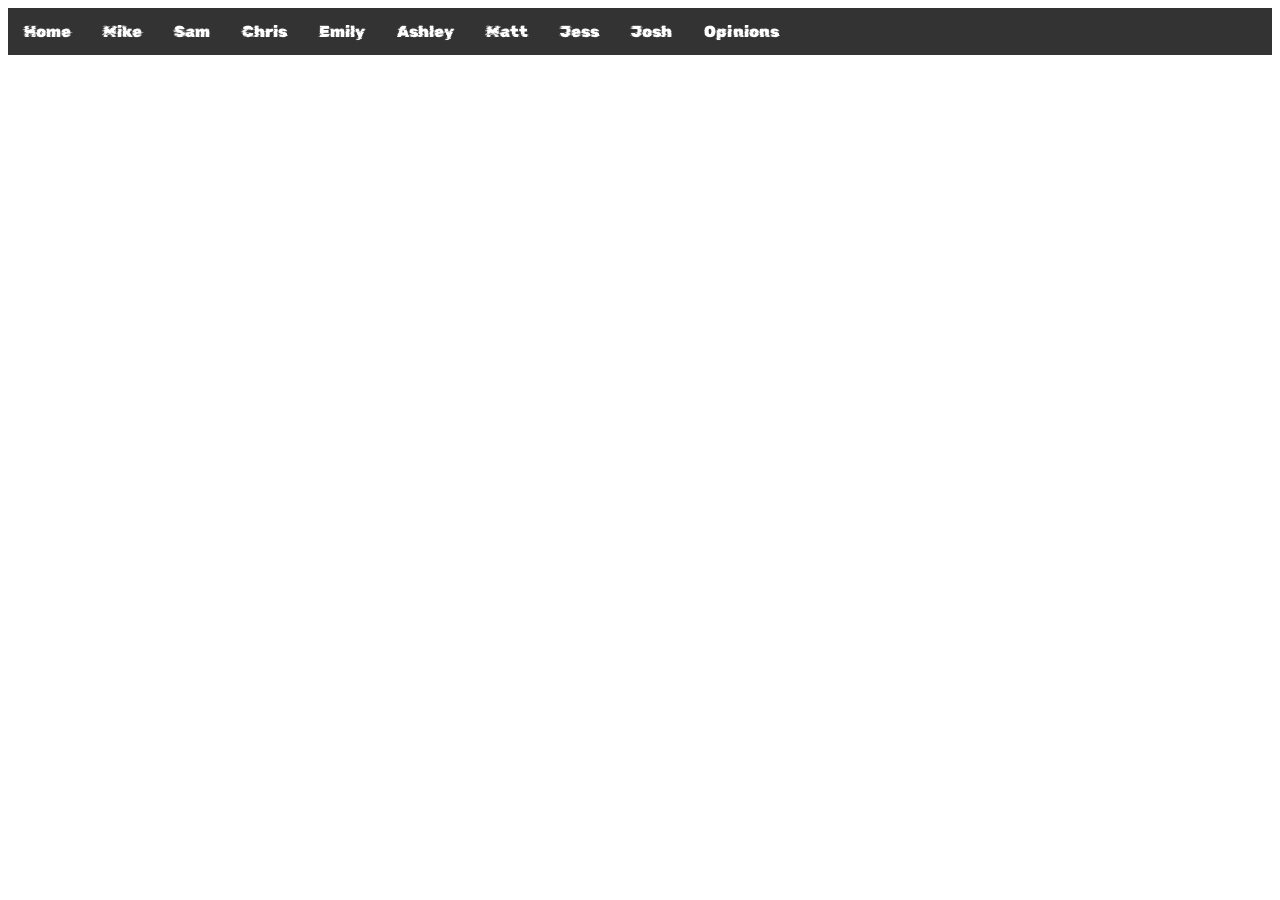
==== index.html @ 67de7319 "did stuff" ====
<!-- Unit 5 Project
Requirements
[  ] <div> and <span>
[  ] border:, margin:, and padding: 
[  ] Three Images

Select TWO Additional Features to Add  
[ no ] Feature 1 - Flexbox
[ no ] Feature 2 - Flip Card
[ no ] Feature 3 - Animation
[ no ] Feature 4 - Linear Gradient
[ no ] Feature 5 - Use a .Gif
[ no ] Feature 6 - Unique Border Styles
-->


<!DOCTYPE html>
<html>

<head>
  <title>Unit 5 Project</title>
  <meta charset="utf-8">

  <link rel="preconnect" href="https://fonts.googleapis.com">
  <link rel="preconnect" href="https://fonts.gstatic.com" crossorigin>
  <link href="https://fonts.googleapis.com/css2?family=IM+Fell+Great+Primer+SC&family=Rubik+Glitch&display=swap" rel="stylesheet">

  <link rel="stylesheet" href="style.css">

  <style>

  </style>
</head>
<body>

<ul>
  <li><a href="home.html">Home</a></li>
  <li><a href="mike.html">Mike</a></li>
  <li><a href="sam.html">Sam</a></li>
  <li><a href="chris.html">Chris</a></li>
  <li><a href="emily.html">Emily</a></li>
  <li><a href="ashley.html">Ashley</a></li>
  <li><a href="matt.html">Matt</a></li>
  <li><a href="jess.html">Jess</a></li>
  <li><a href="josh.html">Josh</a></li>
  <li><a href="overall.html">Opinions</a></li>
</ul>

</body>
</html>
---- style.css ----
ul {list-style-type: none;
  margin: 0;
  padding: 0;
  overflow: hidden;
  background-color: #333333;
  font-family: "Rubik Glitch", system-ui;
  font-weight: 400;}

ul li {float: left;}

ul li a {display: block;
  color: white;
  text-align: center;
  padding: 14px 16px;
  text-decoration: none;}

ul li a:hover {background-color: #111111;}
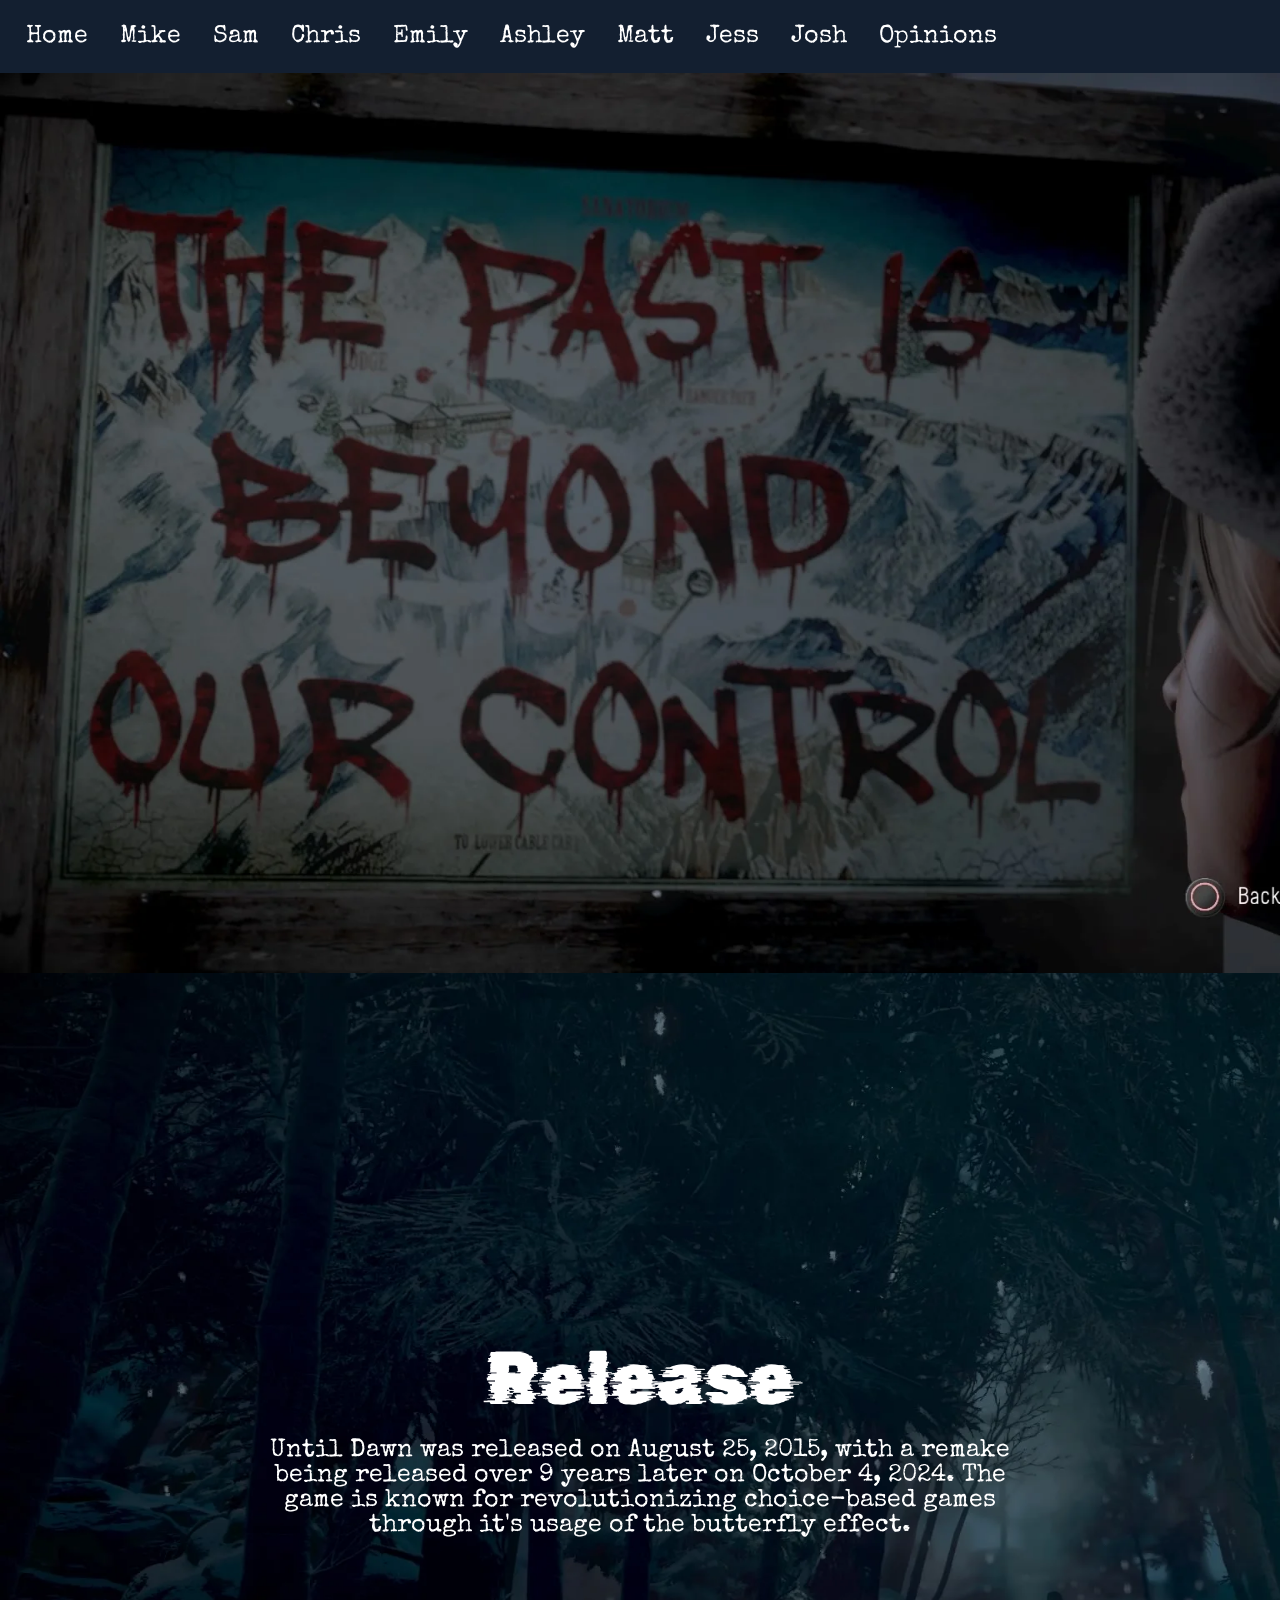
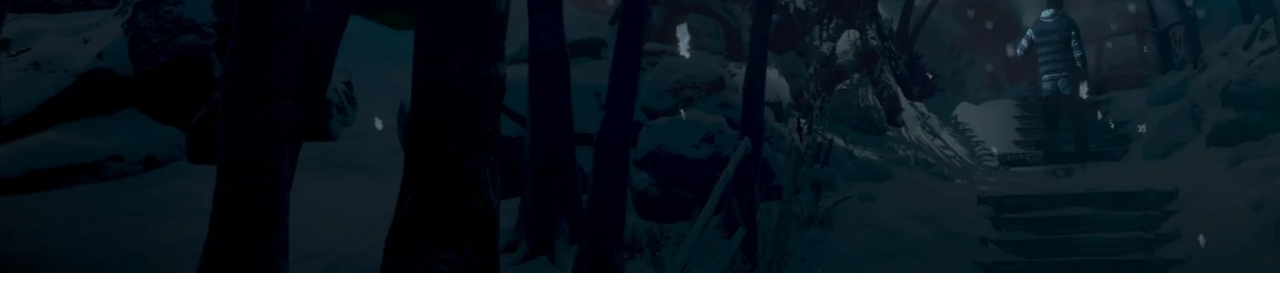
==== commit 46cbb034: "did stuff" ====
--- a/index.html
+++ b/index.html
@@ -22,8 +22,12 @@
   <meta charset="utf-8">
 
   <link rel="preconnect" href="https://fonts.googleapis.com">
-  <link rel="preconnect" href="https://fonts.gstatic.com" crossorigin>
-  <link href="https://fonts.googleapis.com/css2?family=IM+Fell+Great+Primer+SC&family=Rubik+Glitch&display=swap" rel="stylesheet">
+<link rel="preconnect" href="https://fonts.gstatic.com" crossorigin>
+<link href="https://fonts.googleapis.com/css2?family=Rubik+Burned&family=Rubik+Glitch&family=Special+Elite&display=swap" rel="stylesheet">
+
+<!-- font-family: "Rubik Glitch", system-ui;
+font-family: "Rubik Burned", system-ui;
+font-family: "Special Elite", system-ui; -->
 
   <link rel="stylesheet" href="style.css">
 
@@ -34,7 +38,7 @@
 <body>
 
 <ul>
-  <li><a href="home.html">Home</a></li>
+  <li><a href="index.html">Home</a></li>
   <li><a href="mike.html">Mike</a></li>
   <li><a href="sam.html">Sam</a></li>
   <li><a href="chris.html">Chris</a></li>
@@ -46,5 +50,13 @@
   <li><a href="overall.html">Opinions</a></li>
 </ul>
 
+<div class="section Home1 lists" id="">
+</div>
+
+<div class="section Home2 lists" id="">
+  <h1>Release</h1>
+  <p>Until Dawn was released on August 25, 2015, with a remake being released over 9 years later on October 4, 2024. The game is known for revolutionizing choice-based games through it's usage of the butterfly effect.</p>
+</div>
+
 </body>
 </html>
--- a/style.css
+++ b/style.css
@@ -1,10 +1,25 @@
-ul {list-style-type: none;
-  margin: 0;
-  padding: 0;
+h1 {font-family: "Rubik Glitch", system-ui;
+  font-style: normal;
+  font-weight: lighter;
+  margin-bottom: -10px;
+  font-size: 75px;}
+
+p {font-family: "Special Elite", system-ui;
+  font-size: 25px;
+  max-width: 60%;}
+
+/* Navbox */
+ul {text-align: center;
+  list-style-type: none;
+  margin-left: auto;
+  margin-right: auto;
+  margin: -8px;
+  padding: 10px;
   overflow: hidden;
-  background-color: #333333;
-  font-family: "Rubik Glitch", system-ui;
-  font-weight: 400;}
+  background-color: #131f30;
+  font-family: "Special Elite", system-ui;
+  font-weight: 400;
+  font-size: 25px;}
 
 ul li {float: left;}
 
@@ -14,4 +29,41 @@
   padding: 14px 16px;
   text-decoration: none;}
 
-ul li a:hover {background-color: #111111;}+ul li a:hover {color:rgb(0, 0, 0);
+  text-shadow:
+    0 0 5px rgb(255, 255, 255),
+    0 0 10px rgb(255, 255, 255),
+    0 0 20px rgb(255, 255, 255),
+    0 0 40px rgb(255, 255, 255),
+    0 0 80px rgb(255, 255, 255);}
+
+/* Java Script */
+.section {min-height: 70vh;
+  display: flex;
+  flex-direction: column;
+  justify-content: center;
+  align-items: center;
+  color: white;
+  text-align: center;
+  margin-left: -8px;
+  margin-right: -8px;}
+
+.Home1 {min-height: 100vh;
+  margin-top: 8px;
+  Background-size:cover;
+  background-image:url(Until+Dawn™_20180513150005.webp);}
+
+.Home2 {min-height: 100vh;
+  margin-top: 0px;
+  Background-size:cover;
+  background-image:url(Until+Dawn™_20180513155626.webp);}
+
+.Mike1 {min-height: 110vh;
+  margin-top: 8px;
+  Background-size:cover;
+  background-image:url(Mike\ Title\ Card.png);}
+
+.Emily1 {min-height: 110vh;
+  margin-top: 8px;
+  Background-size:cover;
+  background-image:url(Emily\ Title\ Card.png);}
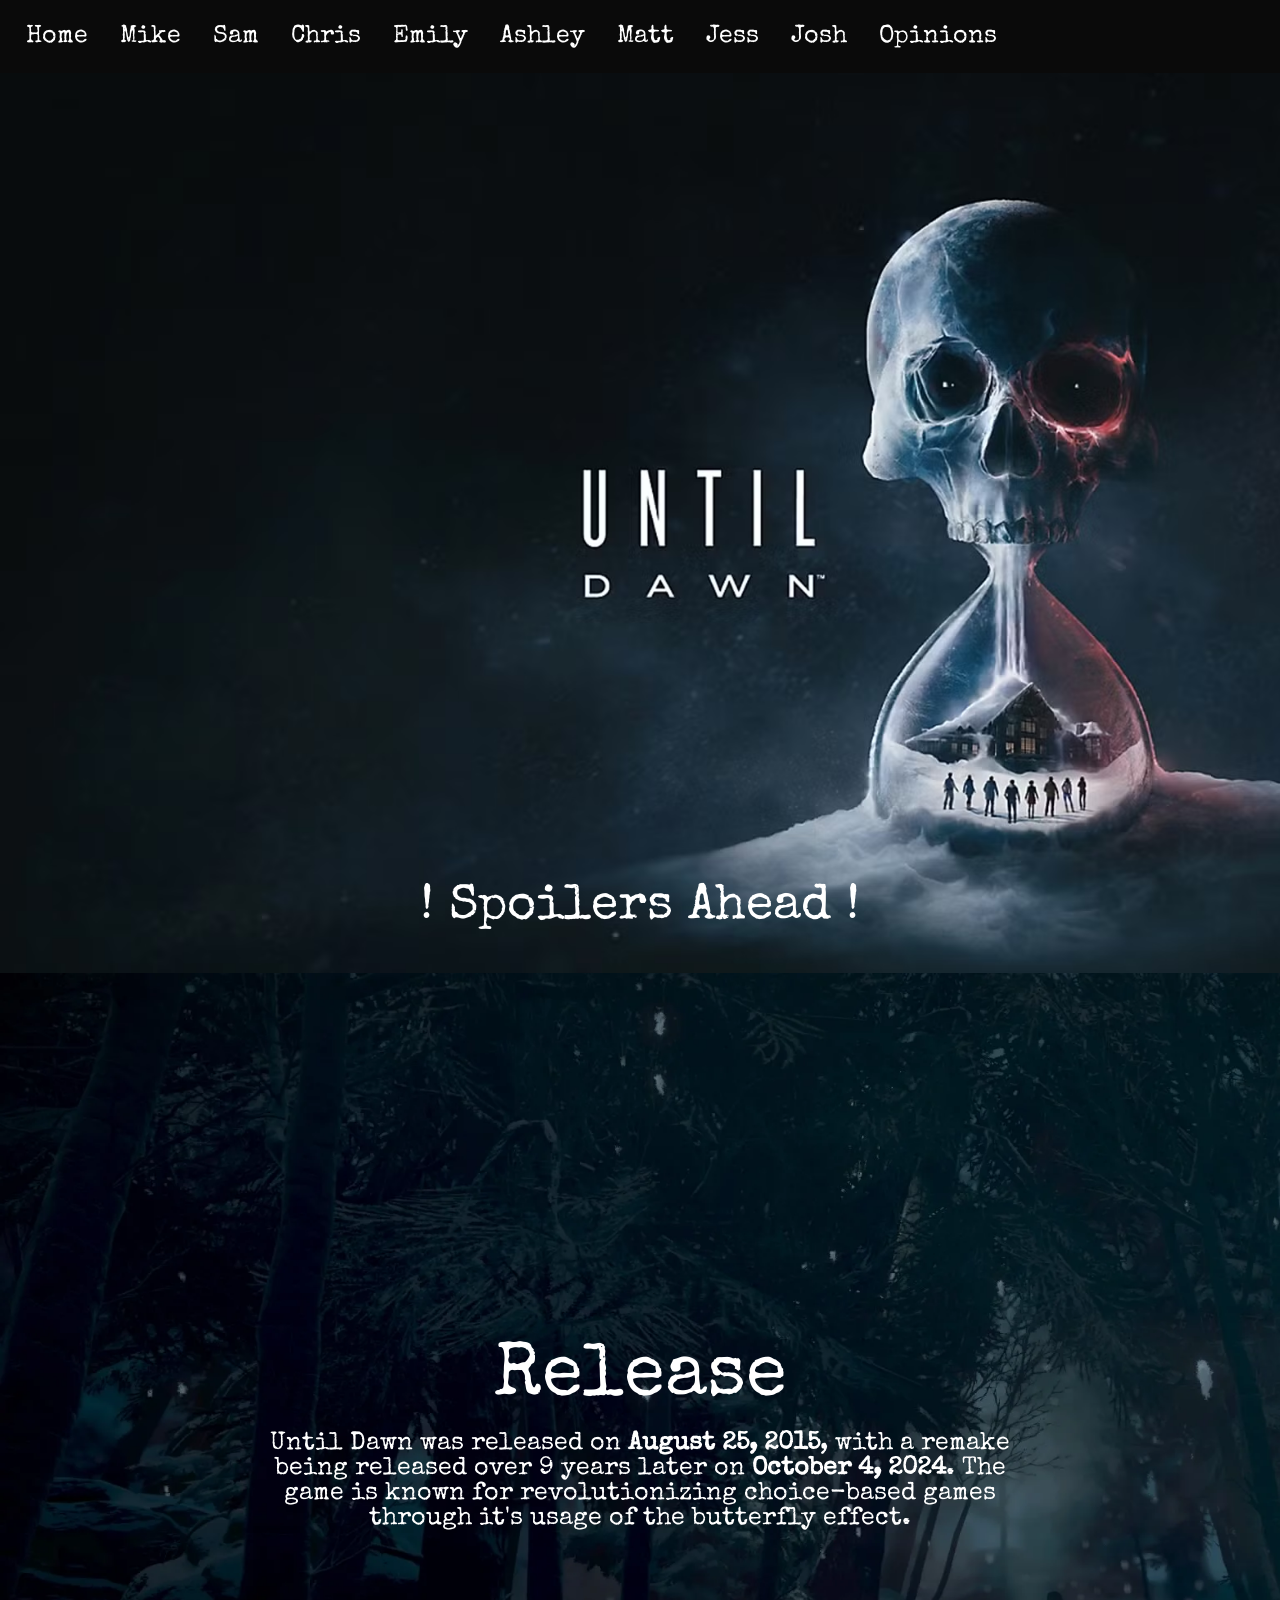
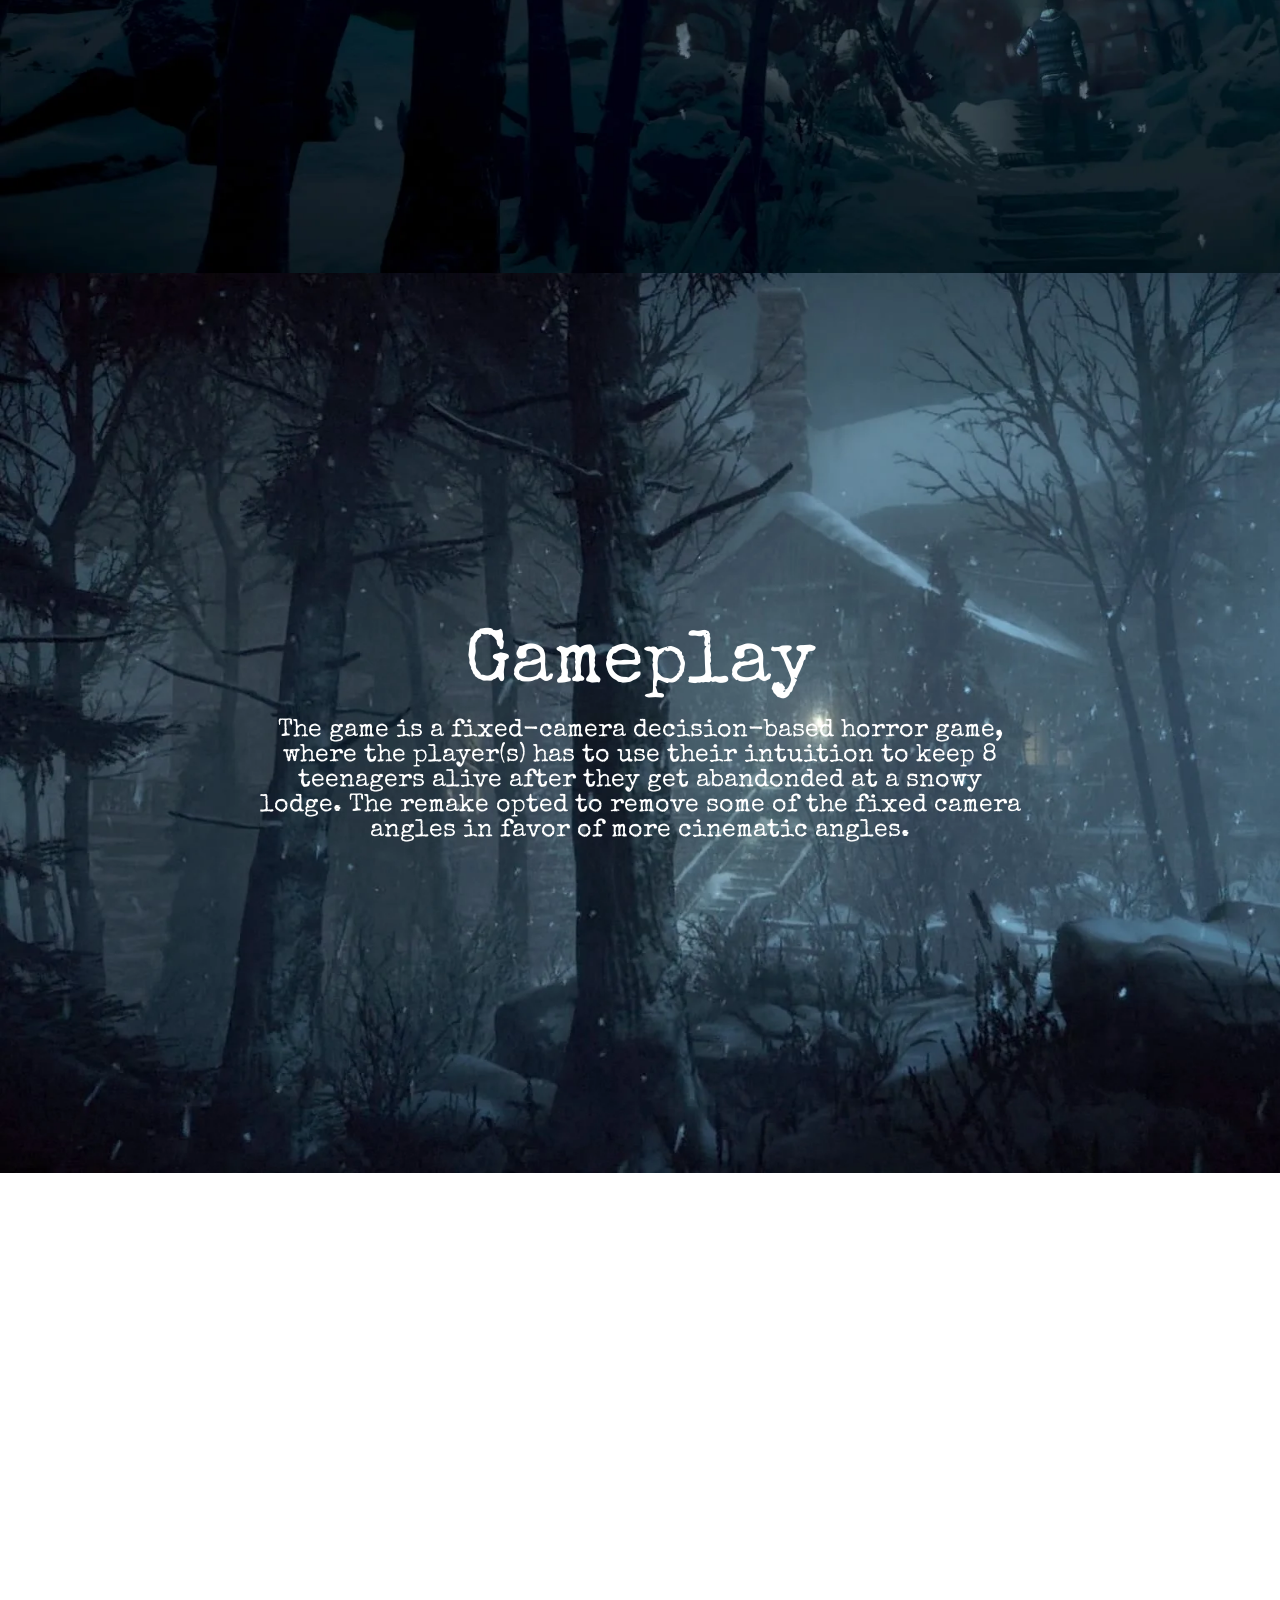
==== commit 08bcef40: "did stuff" ====
--- a/index.html
+++ b/index.html
@@ -1,8 +1,8 @@
 <!-- Unit 5 Project
 Requirements
-[  ] <div> and <span>
-[  ] border:, margin:, and padding: 
-[  ] Three Images
+[ x ] <div> and <span>
+[ x ] border:, margin:, and padding: 
+[ x ] Three Images
 
 Select TWO Additional Features to Add  
 [ no ] Feature 1 - Flexbox
@@ -50,12 +50,23 @@
   <li><a href="overall.html">Opinions</a></li>
 </ul>
 
-<div class="section Home1 lists" id="">
+<div class="section Home1 lists title" id="">
+  <h1 class="spoilers">! Spoilers Ahead !</h1>
 </div>
 
 <div class="section Home2 lists" id="">
   <h1>Release</h1>
-  <p>Until Dawn was released on August 25, 2015, with a remake being released over 9 years later on October 4, 2024. The game is known for revolutionizing choice-based games through it's usage of the butterfly effect.</p>
+  <p>Until Dawn was released on <span>August 25, 2015</span>, with a remake being released over 9 years later on <span>October 4, 2024</span>. The game is known for revolutionizing choice-based games through it's usage of the butterfly effect.</p>
+</div>
+
+<div class="section Home3 lists" id="">
+  <h1>Gameplay</h1>
+  <p>The game is a fixed-camera decision-based horror game, where the player(s) has to use their intuition to keep 8 teenagers alive after they get abandonded at a snowy lodge. The remake opted to remove some of the fixed camera angles in favor of more cinematic angles.</p>
+</div>
+
+<div class="section Home4 lists" id="">
+  <h1>My Project</h1>
+  <p>The game is a fixed-camera decision-based horror game, where the player(s) has to use their intuition to keep 8 teenagers alive after they get abandonded at a snowy lodge. The remake opted to remove some of the fixed camera angles in favor of more cinematic angles.</p>
 </div>
 
 </body>
--- a/style.css
+++ b/style.css
@@ -1,5 +1,5 @@
-h1 {font-family: "Rubik Glitch", system-ui;
-  font-style: normal;
+h1 {font-family: "Special Elite", system-ui;
+  font-style: bolder;
   font-weight: lighter;
   margin-bottom: -10px;
   font-size: 75px;}
@@ -7,6 +7,17 @@
 p {font-family: "Special Elite", system-ui;
   font-size: 25px;
   max-width: 60%;}
+
+span {font-weight: bold;}
+
+.title {position: relative;}
+
+.spoilers {position: absolute;
+  bottom: 0;
+  padding-bottom: 50px;
+  font-size: 50px;}
+
+#logo {src: url(Until_Dawn_29.webp);}
 
 /* Navbox */
 ul {text-align: center;
@@ -16,7 +27,7 @@
   margin: -8px;
   padding: 10px;
   overflow: hidden;
-  background-color: #131f30;
+  background-color: #0a0a0a;
   font-family: "Special Elite", system-ui;
   font-weight: 400;
   font-size: 25px;}
@@ -46,24 +57,61 @@
   color: white;
   text-align: center;
   margin-left: -8px;
-  margin-right: -8px;}
+  margin-right: -8px;
+  padding: 0;
+  border: none;}
 
 .Home1 {min-height: 100vh;
   margin-top: 8px;
   Background-size:cover;
-  background-image:url(Until+Dawn™_20180513150005.webp);}
+  background-image:url(until-dawn-keyart.avif);}
 
 .Home2 {min-height: 100vh;
   margin-top: 0px;
   Background-size:cover;
   background-image:url(Until+Dawn™_20180513155626.webp);}
 
+.Home3 {min-height: 100vh;
+  margin-top: 0px;
+  Background-size:cover;
+  background-image:url(Until+Dawn™_20180513141947.webp);}
+
 .Mike1 {min-height: 110vh;
   margin-top: 8px;
   Background-size:cover;
   background-image:url(Mike\ Title\ Card.png);}
 
+.Sam1 {min-height: 110vh;
+  margin-top: 8px;
+  Background-size:cover;
+  background-image:url(Sam\ Title\ Card.png);}
+
+.Chris1 {min-height: 110vh;
+  margin-top: 8px;
+  Background-size:cover;
+  background-image:url(Chris\ Title\ Card.png);}
+
 .Emily1 {min-height: 110vh;
   margin-top: 8px;
   Background-size:cover;
-  background-image:url(Emily\ Title\ Card.png);}+  background-image:url(Emily\ Title\ Card.png);}
+
+.Ashley1 {min-height: 110vh;
+  margin-top: 8px;
+  Background-size:cover;
+  background-image:url(Ashley\ Title\ Card.png);}
+
+.Matt1 {min-height: 110vh;
+  margin-top: 8px;
+  Background-size:cover;
+  background-image:url(Matt\ Title\ Card.png);}
+
+.Jess1 {min-height: 110vh;
+  margin-top: 8px;
+  Background-size:cover;
+  background-image:url(Jess\ Title\ Card.png);}
+
+.Josh1 {min-height: 110vh;
+  margin-top: 8px;
+  Background-size:cover;
+  background-image:url(Josh\ Title\ Card.png);}
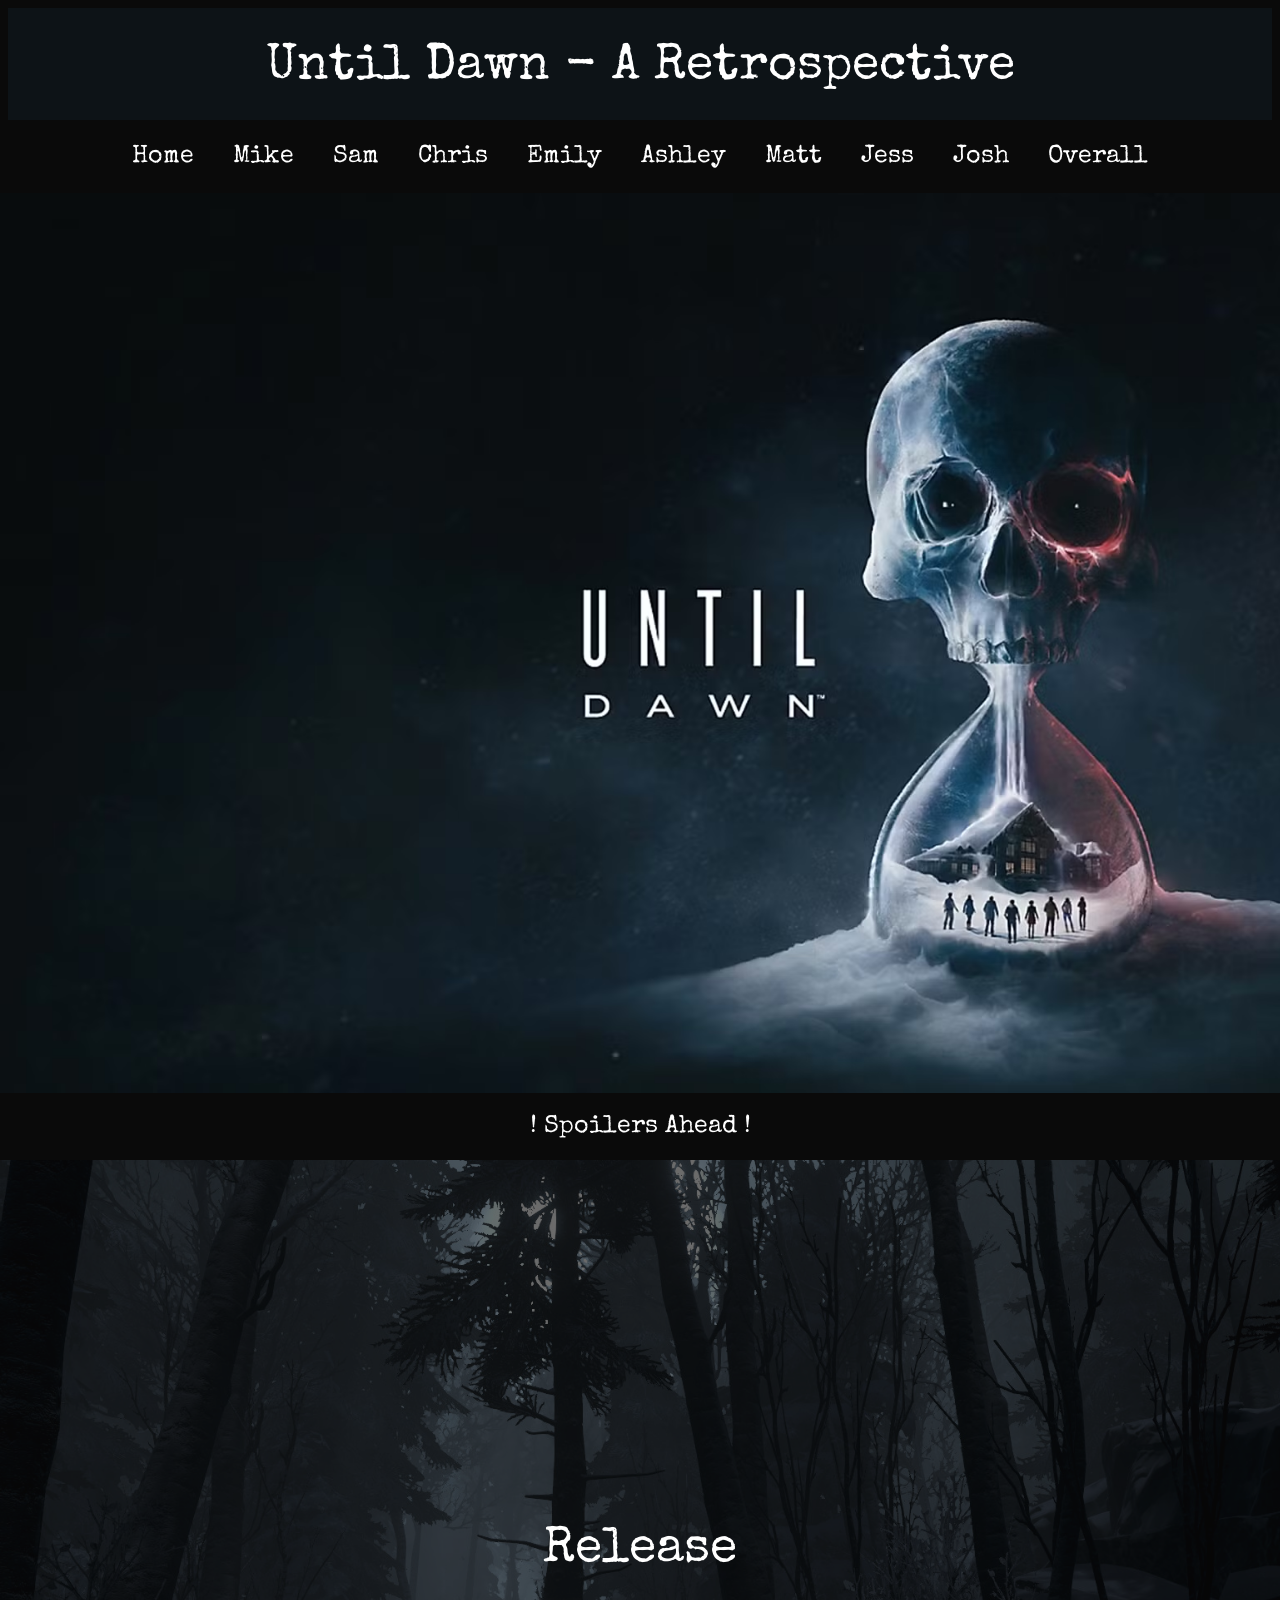
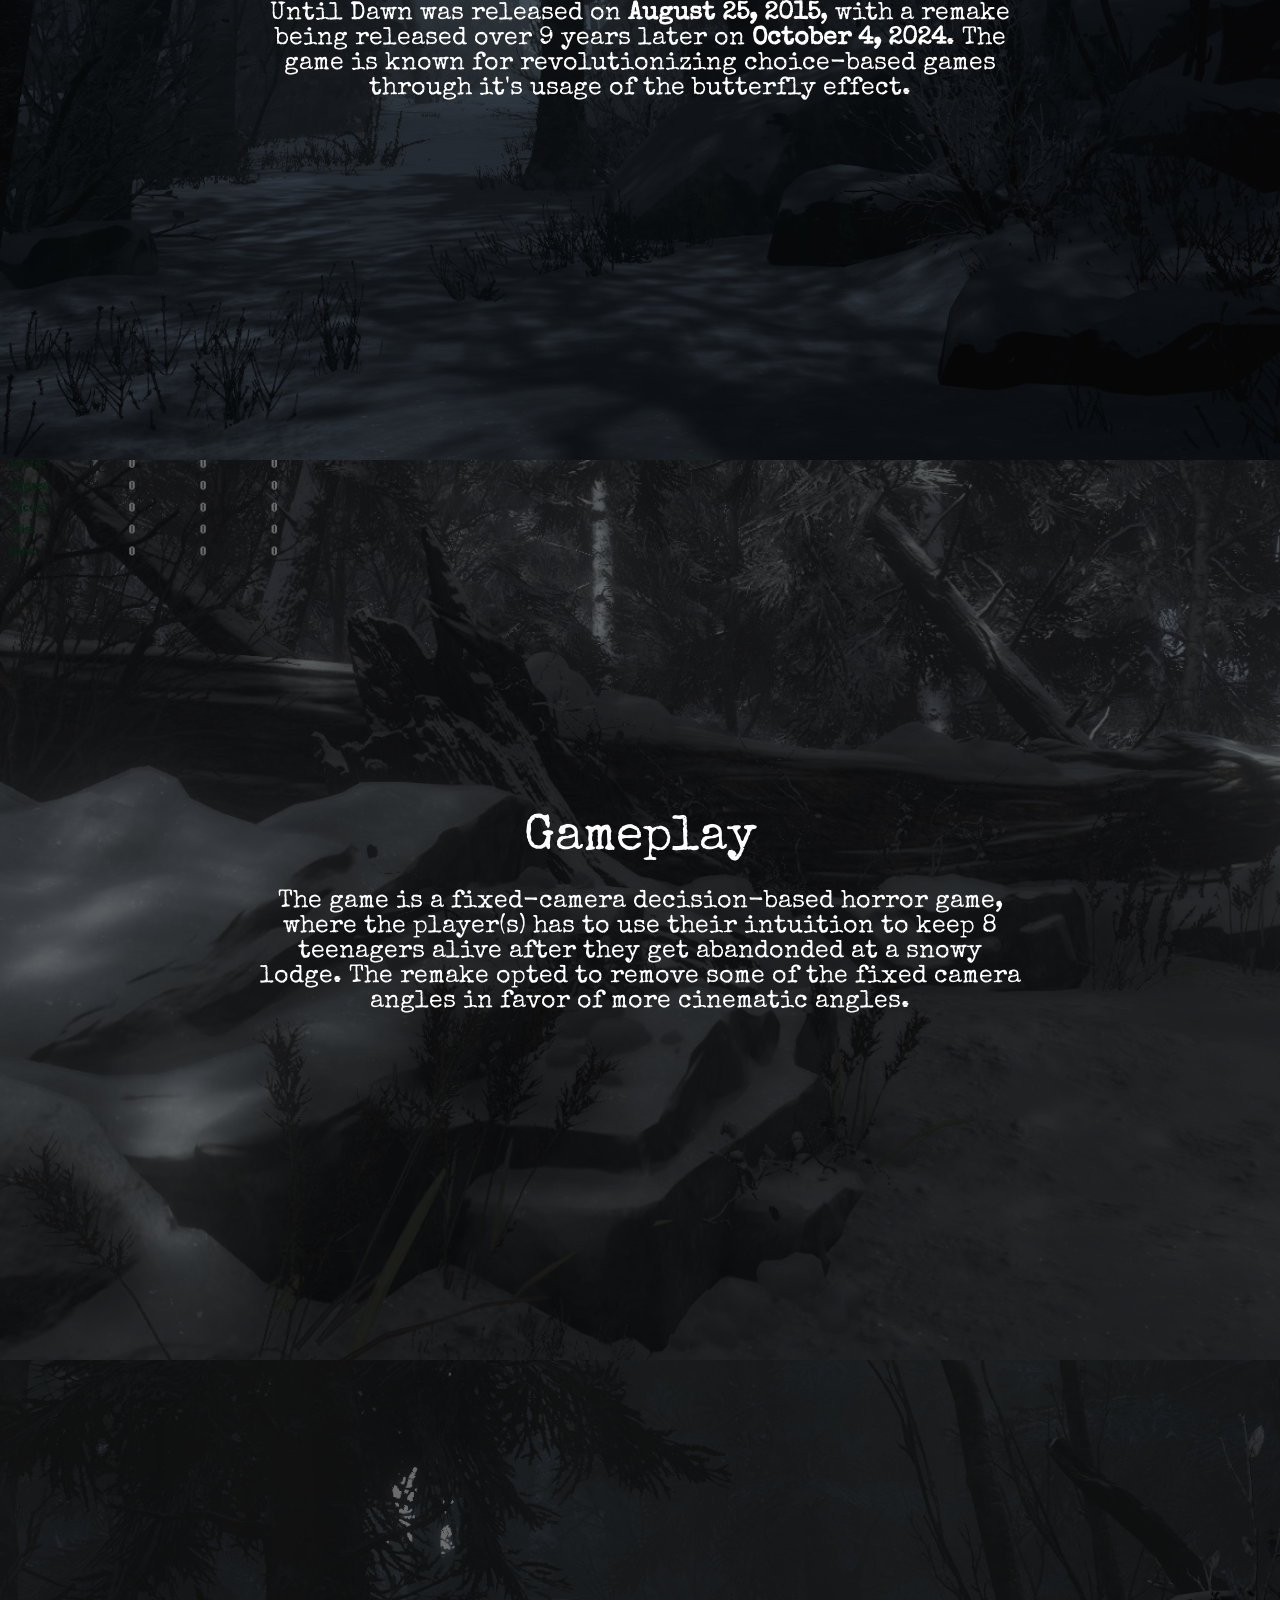
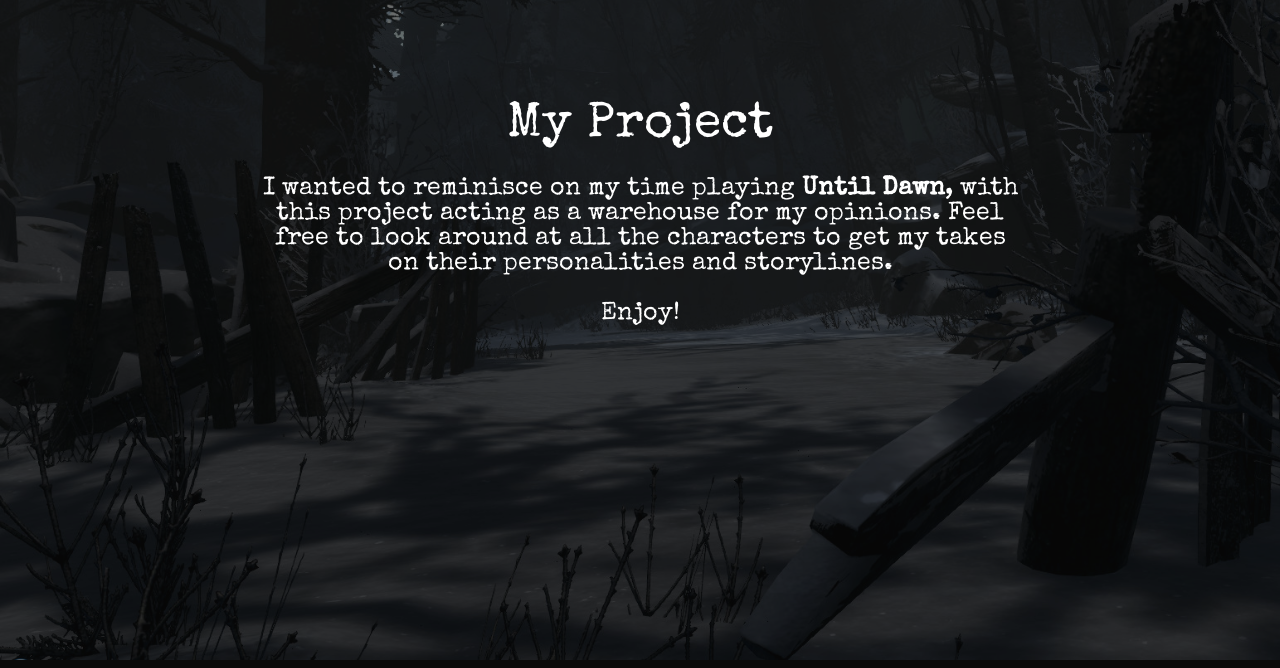
==== commit e8bf627a: "did stuff" ====
--- a/index.html
+++ b/index.html
@@ -5,9 +5,9 @@
 [ x ] Three Images
 
 Select TWO Additional Features to Add  
-[ no ] Feature 1 - Flexbox
-[ no ] Feature 2 - Flip Card
-[ no ] Feature 3 - Animation
+[ yes ] Feature 1 - Flexbox
+[ yes ] Feature 2 - Flip Card
+[ yes ] Feature 3 - Animation
 [ no ] Feature 4 - Linear Gradient
 [ no ] Feature 5 - Use a .Gif
 [ no ] Feature 6 - Unique Border Styles
@@ -37,6 +37,9 @@
 </head>
 <body>
 
+<h3>Until Dawn - A Retrospective</h3>
+
+<div class="navbar">
 <ul>
   <li><a href="index.html">Home</a></li>
   <li><a href="mike.html">Mike</a></li>
@@ -47,11 +50,17 @@
   <li><a href="matt.html">Matt</a></li>
   <li><a href="jess.html">Jess</a></li>
   <li><a href="josh.html">Josh</a></li>
-  <li><a href="overall.html">Opinions</a></li>
+  <li><a href="overall.html">Overall</a></li>
 </ul>
+</div>
 
 <div class="section Home1 lists title" id="">
-  <h1 class="spoilers">! Spoilers Ahead !</h1>
+</div>
+
+<div class="spoilers-div">
+  <div>
+  <h2 class="spoilers">! Spoilers Ahead !</h2>
+  </div>
 </div>
 
 <div class="section Home2 lists" id="">
@@ -66,7 +75,7 @@
 
 <div class="section Home4 lists" id="">
   <h1>My Project</h1>
-  <p>The game is a fixed-camera decision-based horror game, where the player(s) has to use their intuition to keep 8 teenagers alive after they get abandonded at a snowy lodge. The remake opted to remove some of the fixed camera angles in favor of more cinematic angles.</p>
+  <p>I wanted to reminisce on my time playing <span>Until Dawn</span>, with this project acting as a warehouse for my opinions. Feel free to look around at all the characters to get my takes on their personalities and storylines.<br><br>Enjoy!</p>
 </div>
 
 </body>
--- a/style.css
+++ b/style.css
@@ -1,46 +1,87 @@
-h1 {font-family: "Special Elite", system-ui;
-  font-style: bolder;
+h1 {font-style: bolder;
   font-weight: lighter;
-  margin-bottom: -10px;
-  font-size: 75px;}
-
-p {font-family: "Special Elite", system-ui;
-  font-size: 25px;
+  margin-bottom: 0px;
+  font-size: 50px;}
+
+h2 {font-style: bolder;
+  font-weight: lighter;
+  font-size: 50px;}
+
+h3 {font-style: bolder;
+  font-weight: lighter;
+  font-size: 50px;
+  padding-bottom: 35px;
+  padding-top: 35px;
+  margin-bottom: 0px;
+  margin-top: 0px;
+  background-color: #0d1317;
+  width: 100%;}
+
+h4 {font-size: 30px;
+  margin-bottom: -10px;}
+
+p {font-size: 25px;
   max-width: 60%;}
 
+body {background-color: #0a0a0a;
+  color: white;
+  text-align: center;
+  font-family: "Special Elite", system-ui;}
+
 span {font-weight: bold;}
 
+ul {font-size: 25px;}
+
 .title {position: relative;}
 
-.spoilers {position: absolute;
-  bottom: 0;
-  padding-bottom: 50px;
-  font-size: 50px;}
-
-#logo {src: url(Until_Dawn_29.webp);}
-
-/* Navbox */
-ul {text-align: center;
-  list-style-type: none;
+.card-lists {display: inline-block;
+  align-content: center;
+  text-align: left;
+  padding-right: 25px;
+  margin-bottom: 0px;}
+
+.review {display: flex;
+  flex-wrap: nowrap;
+  text-align: center;
+  align-items: center;
+  justify-content: center;
+  width: 60%;
   margin-left: auto;
   margin-right: auto;
+  gap: 0px;}
+
+.review-paragraph {min-width: 90%}
+
+.headshot {width: 300px;
+  border: 1px solid #f1f1f1;}
+
+.spoilers {font-size: 25px;
+  color: white;
+  text-align: center;}
+
+.spoilers-div {align-items: center;
+  width: 100%;
+  background-color: #0a0a0a;}
+
+#logo {src: url(Until_Dawn_29.webp);}
+
+/* Navbox */
+.navbar ul{list-style: none;
   margin: -8px;
   padding: 10px;
   overflow: hidden;
   background-color: #0a0a0a;
-  font-family: "Special Elite", system-ui;
   font-weight: 400;
   font-size: 25px;}
 
-ul li {float: left;}
-
-ul li a {display: block;
-  color: white;
-  text-align: center;
+.navbar ul li {display: inline-block;}
+
+.navbar ul li a {display: inline-block;
+  color: white;
   padding: 14px 16px;
   text-decoration: none;}
 
-ul li a:hover {color:rgb(0, 0, 0);
+.navbar ul li a:hover {color:rgb(0, 0, 0);
   text-shadow:
     0 0 5px rgb(255, 255, 255),
     0 0 10px rgb(255, 255, 255),
@@ -48,6 +89,52 @@
     0 0 40px rgb(255, 255, 255),
     0 0 80px rgb(255, 255, 255);}
 
+/* Flip Box */
+.flip-box {
+  background-color: transparent;
+  width: 300px;
+  height: 380px;
+  perspective: 1000px; /* Remove this if you don't want the 3D effect */
+}
+
+/* This container is needed to position the front and back side */
+.flip-box-inner {
+  position: relative;
+  width: 100%;
+  height: 100%;
+  text-align: center;
+  transition: transform 0.8s;
+  transform-style: preserve-3d;
+}
+
+/* Do an horizontal flip when you move the mouse over the flip box container */
+.flip-box:hover .flip-box-inner {
+  transform: rotateY(180deg);
+}
+
+/* Position the front and back side */
+.flip-box-front, .flip-box-back {
+  position: absolute;
+  width: 100%;
+  height: 100%;
+  -webkit-backface-visibility: hidden; /* Safari */
+  backface-visibility: hidden;
+}
+
+/* Style the front side */
+.flip-box-front {
+  background-color: #bbb;
+  color: black;
+}
+
+/* Style the back side */
+.flip-box-back {
+  background-color: #0d1317;
+  border: 1px solid #f1f1f1;
+  color: white;
+  transform: rotateY(180deg);
+}
+
 /* Java Script */
 .section {min-height: 70vh;
   display: flex;
@@ -59,7 +146,15 @@
   margin-left: -8px;
   margin-right: -8px;
   padding: 0;
-  border: none;}
+  border: none;
+  position: relative;}
+
+.section::after {content: '';
+  position: absolute;
+  z-index: -1;
+  inset: 0;
+  background: #0a0a0a;
+  opacity: 60%;}
 
 .Home1 {min-height: 100vh;
   margin-top: 8px;
@@ -67,30 +162,127 @@
   background-image:url(until-dawn-keyart.avif);}
 
 .Home2 {min-height: 100vh;
-  margin-top: 0px;
-  Background-size:cover;
-  background-image:url(Until+Dawn™_20180513155626.webp);}
+  Background-size:cover;
+  background-image:url(daniel-purcell-chase-scene-25.jpg);
+  isolation: isolate;}
 
 .Home3 {min-height: 100vh;
   margin-top: 0px;
   Background-size:cover;
-  background-image:url(Until+Dawn™_20180513141947.webp);}
+  background-image:url(daniel-purcell-capture10.jpg);
+  isolation: isolate;}
+
+.Home4 {min-height: 100vh;
+  margin-top: 0px;
+  Background-size:cover;
+  background-image:url(daniel-purcell-chase-scene-23.jpg);
+  isolation: isolate;}
 
 .Mike1 {min-height: 110vh;
   margin-top: 8px;
   Background-size:cover;
   background-image:url(Mike\ Title\ Card.png);}
 
+.Mike2 {min-height: 100vh;
+  margin-top: 0px;
+  Background-size:cover;
+  background-image:url(daniel-purcell-chase-scene-1.jpg);
+  isolation: isolate;}
+
+.Mike3 {min-height: 100vh;
+  margin-top: 0px;
+  Background-size:cover;
+  background-image:url(daniel-purcell-chase-scene-16.jpg);
+  isolation: isolate;}
+
+.Mike4 {min-height: 100vh;
+  margin-top: 0px;
+  Background-size:cover;
+  background-image:url(daniel-purcell-mines11.jpg);
+  isolation: isolate;}
+
+.Mike5 {min-height: 100vh;
+  margin-top: 0px;
+  Background-size:cover;
+  background-image:url(daniel-purcell-chase-scene-23.jpg);
+  isolation: isolate;}
+
+.Mike6 {min-height: 100vh;
+  margin-top: 0px;
+  Background-size:cover;
+  background-image:url(daniel-purcell-screenshot-be-nl-6296-pink-0107.jpg);
+  isolation: isolate;}
+
 .Sam1 {min-height: 110vh;
   margin-top: 8px;
   Background-size:cover;
   background-image:url(Sam\ Title\ Card.png);}
 
+.Sam2 {min-height: 100vh;
+  margin-top: 0px;
+  Background-size:cover;
+  background-image:url(daniel-purcell-chase-scene-25.jpg);
+  isolation: isolate;}
+
+.Sam3 {min-height: 100vh;
+  margin-top: 0px;
+  Background-size:cover;
+  background-image:url(daniel-purcell-2-2-02.jpg);
+  isolation: isolate;}
+
+.Sam4 {min-height: 100vh;
+  margin-top: 0px;
+  Background-size:cover;
+  background-image:url(daniel-purcell-chase-scene-16.jpg);
+  isolation: isolate;}
+
+.Sam5 {min-height: 100vh;
+  margin-top: 0px;
+  Background-size:cover;
+  background-image:url(daniel-purcell-2-2-05.jpg);
+  isolation: isolate;}
+
+.Sam6 {min-height: 100vh;
+  margin-top: 0px;
+  Background-size:cover;
+  background-image:url(daniel-purcell-mines4.jpg);
+  isolation: isolate;}
+
 .Chris1 {min-height: 110vh;
   margin-top: 8px;
   Background-size:cover;
   background-image:url(Chris\ Title\ Card.png);}
 
+.Chris2 {min-height: 100vh;
+  margin-top: 0px;
+  Background-size:cover;
+  background-image:url(daniel-purcell-mines11.jpg);
+  isolation: isolate;}
+
+.Chris3 {min-height: 100vh;
+  margin-top: 0px;
+  Background-size:cover;
+  background-image:url(daniel-purcell-2-2-01.jpg);
+  isolation: isolate;}
+
+.Chris4 {min-height: 100vh;
+  margin-top: 0px;
+  Background-size:cover;
+  background-image:url(daniel-purcell-capture7.jpg);
+  isolation: isolate;}
+
+.Chris5 {min-height: 100vh;
+  margin-top: 0px;
+  Background-size:cover;
+  background-image:url(daniel-purcell-mines17.jpg);
+  isolation: isolate;}
+
+.Chris6 {min-height: 100vh;
+  margin-top: 0px;
+  Background-size:cover;
+  background-image:url(daniel-purcell-chase-scene-16.jpg);
+  isolation: isolate;}
+
 .Emily1 {min-height: 110vh;
   margin-top: 8px;
   Background-size:cover;
